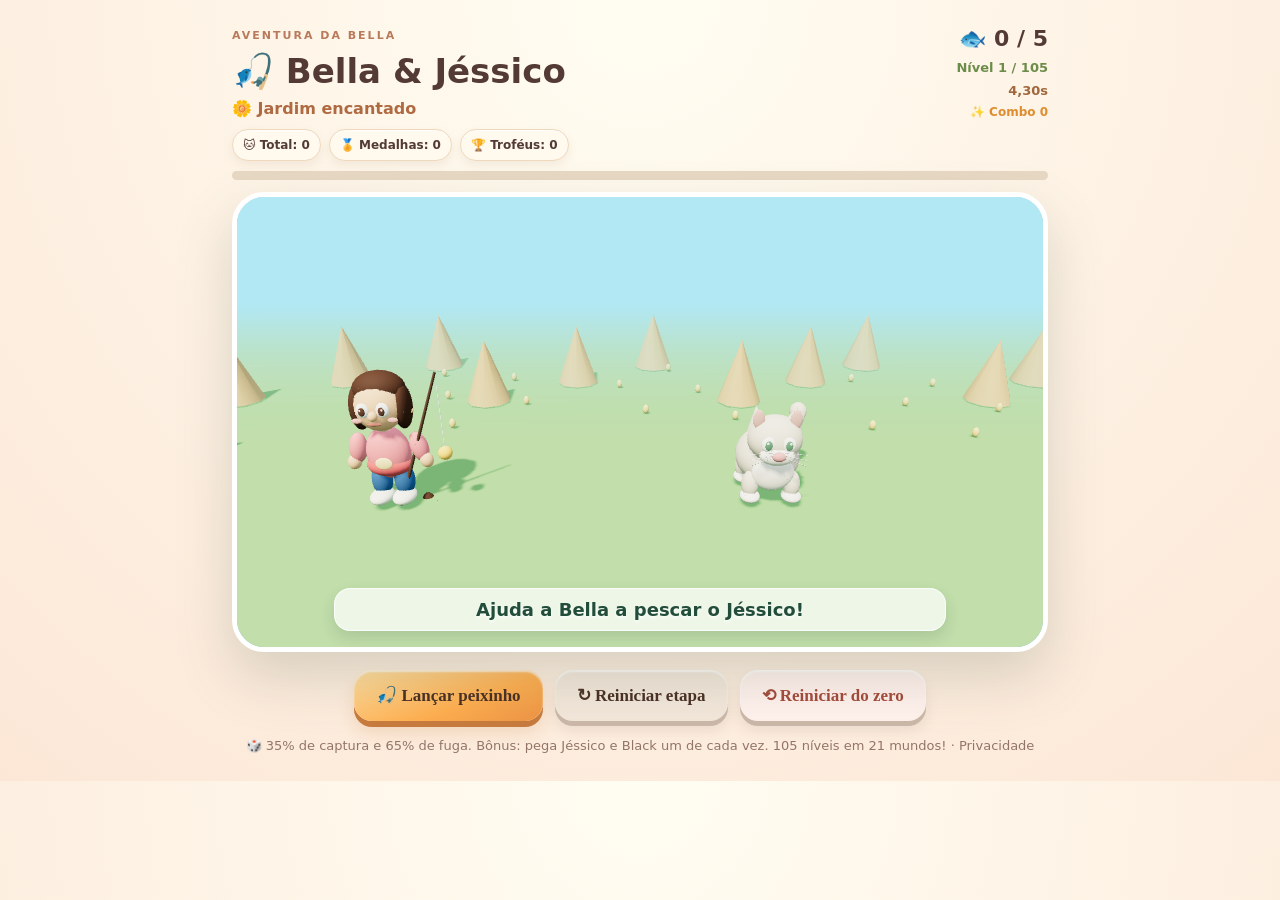
==== index.html @ 17e057c3 "Publica Pescando com a Bella" ====
<!doctype html>
<html lang="pt-BR">
<head><meta charset="UTF-8"/><meta name="viewport" content="width=device-width,initial-scale=1.0"/><meta name="theme-color" content="#fff3df"/><meta name="description" content="Uma aventura 3D com Bella, Jéssico, Black e as calopsitas."><link rel="icon" href="./favicon.svg" type="image/svg+xml"><title>Pescando com a Bella</title>  <script type="module" crossorigin src="./index-B7GgNwq3.js"></script>
  <link rel="stylesheet" crossorigin href="./index-BqiIAz38.css">
</head>
<body><main>
<header><div><span class="eyebrow">AVENTURA DA BELLA</span><h1>🎣 Bella & Jéssico</h1><div id="world">🌼 Jardim encantado</div></div><div class="scoreboard"><span id="score">🐟 0 / 5</span><span id="level">Nível 1 / 105</span><span id="seconds">3,00s</span><span id="streak">✨ Combo 0</span></div></header>
<div class="awards"><span id="lifetime">🐱 Total: 0</span><span id="medals">🏅 Medalhas: 0</span><span id="trophies">🏆 Troféus: 0</span></div><div class="progress"><div id="progressfill"></div></div>
<section id="scene" class="garden"><div id="decor-back"></div><div class="sun">☀️</div><div class="cloud">☁️</div><div class="cloud second">☁️</div><div id="decor-front"></div><div id="boat" hidden>⛵</div><div id="bella"><span class="character">👧🏻</span><small>Bella</small></div><div id="rod">🎣</div><div id="fish">🐟</div><div id="cat" role="button" tabindex="0" aria-label="Capturar Jéssico"><span class="character">🐈</span><small>Jéssico</small></div><div id="black" class="bonus-target" role="button" tabindex="0" aria-label="Capturar Black" hidden><span>🐕‍🦺</span><small>Black</small></div><div id="bird1" class="bonus-target bird bird-one" role="button" tabindex="0" aria-label="Capturar primeira calopsita" hidden><span>🦜</span></div><div id="bird2" class="bonus-target bird bird-two" role="button" tabindex="0" aria-label="Capturar segunda calopsita" hidden><span>🦜</span></div><div id="particles"></div><div id="message">Ajuda a Bella a pescar o Jéssico!</div><div id="timebar"><div id="timefill"></div></div>
<div id="win" hidden><div class="winicon" id="winicon">🏆</div><h2 id="wintitle">Etapa concluída!</h2><p id="wintext"></p><button id="again">Próxima etapa ➜</button></div>
</section>
<footer><button id="cast">🎣 Lançar peixinho</button><button id="reset">↻ Reiniciar etapa</button><button id="resetall">⟲ Reiniciar do zero</button><p>🎲 35% de captura e 65% de fuga. Bônus: pega Jéssico e Black um de cada vez. 105 níveis em 21 mundos! · <a href="./privacidade.html">Privacidade</a></p></footer>
</main></body></html>
---- index-BqiIAz38.css ----
*,:before,:after{--tw-border-spacing-x:0;--tw-border-spacing-y:0;--tw-translate-x:0;--tw-translate-y:0;--tw-rotate:0;--tw-skew-x:0;--tw-skew-y:0;--tw-scale-x:1;--tw-scale-y:1;--tw-pan-x: ;--tw-pan-y: ;--tw-pinch-zoom: ;--tw-scroll-snap-strictness:proximity;--tw-gradient-from-position: ;--tw-gradient-via-position: ;--tw-gradient-to-position: ;--tw-ordinal: ;--tw-slashed-zero: ;--tw-numeric-figure: ;--tw-numeric-spacing: ;--tw-numeric-fraction: ;--tw-ring-inset: ;--tw-ring-offset-width:0px;--tw-ring-offset-color:#fff;--tw-ring-color:#3b82f680;--tw-ring-offset-shadow:0 0 #0000;--tw-ring-shadow:0 0 #0000;--tw-shadow:0 0 #0000;--tw-shadow-colored:0 0 #0000;--tw-blur: ;--tw-brightness: ;--tw-contrast: ;--tw-grayscale: ;--tw-hue-rotate: ;--tw-invert: ;--tw-saturate: ;--tw-sepia: ;--tw-drop-shadow: ;--tw-backdrop-blur: ;--tw-backdrop-brightness: ;--tw-backdrop-contrast: ;--tw-backdrop-grayscale: ;--tw-backdrop-hue-rotate: ;--tw-backdrop-invert: ;--tw-backdrop-opacity: ;--tw-backdrop-saturate: ;--tw-backdrop-sepia: ;--tw-contain-size: ;--tw-contain-layout: ;--tw-contain-paint: ;--tw-contain-style: }::backdrop{--tw-border-spacing-x:0;--tw-border-spacing-y:0;--tw-translate-x:0;--tw-translate-y:0;--tw-rotate:0;--tw-skew-x:0;--tw-skew-y:0;--tw-scale-x:1;--tw-scale-y:1;--tw-pan-x: ;--tw-pan-y: ;--tw-pinch-zoom: ;--tw-scroll-snap-strictness:proximity;--tw-gradient-from-position: ;--tw-gradient-via-position: ;--tw-gradient-to-position: ;--tw-ordinal: ;--tw-slashed-zero: ;--tw-numeric-figure: ;--tw-numeric-spacing: ;--tw-numeric-fraction: ;--tw-ring-inset: ;--tw-ring-offset-width:0px;--tw-ring-offset-color:#fff;--tw-ring-color:#3b82f680;--tw-ring-offset-shadow:0 0 #0000;--tw-ring-shadow:0 0 #0000;--tw-shadow:0 0 #0000;--tw-shadow-colored:0 0 #0000;--tw-blur: ;--tw-brightness: ;--tw-contrast: ;--tw-grayscale: ;--tw-hue-rotate: ;--tw-invert: ;--tw-saturate: ;--tw-sepia: ;--tw-drop-shadow: ;--tw-backdrop-blur: ;--tw-backdrop-brightness: ;--tw-backdrop-contrast: ;--tw-backdrop-grayscale: ;--tw-backdrop-hue-rotate: ;--tw-backdrop-invert: ;--tw-backdrop-opacity: ;--tw-backdrop-saturate: ;--tw-backdrop-sepia: ;--tw-contain-size: ;--tw-contain-layout: ;--tw-contain-paint: ;--tw-contain-style: }*,:before,:after{box-sizing:border-box;border:0 solid #e5e7eb}:before,:after{--tw-content:""}html,:host{-webkit-text-size-adjust:100%;-moz-tab-size:4;tab-size:4;font-feature-settings:normal;font-variation-settings:normal;-webkit-tap-highlight-color:transparent;font-family:ui-sans-serif,system-ui,-apple-system,BlinkMacSystemFont,Segoe UI,Roboto,Noto Sans,Ubuntu,Cantarell,Helvetica Neue,sans-serif,Apple Color Emoji,Segoe UI Emoji,Segoe UI Symbol,Noto Color Emoji;line-height:1.5}body{line-height:inherit;margin:0}hr{height:0;color:inherit;border-top-width:1px}abbr:where([title]){-webkit-text-decoration:underline dotted;text-decoration:underline dotted}h1,h2,h3,h4,h5,h6{font-size:inherit;font-weight:inherit}a{color:inherit;-webkit-text-decoration:inherit;text-decoration:inherit}b,strong{font-weight:bolder}code,kbd,samp,pre{font-feature-settings:normal;font-variation-settings:normal;font-family:ui-monospace,SFMono-Regular,Menlo,Monaco,Consolas,Liberation Mono,Courier New,monospace;font-size:1em}small{font-size:80%}sub,sup{vertical-align:baseline;font-size:75%;line-height:0;position:relative}sub{bottom:-.25em}sup{top:-.5em}table{text-indent:0;border-color:inherit;border-collapse:collapse}button,input,optgroup,select,textarea{font-feature-settings:inherit;font-variation-settings:inherit;font-family:inherit;font-size:100%;font-weight:inherit;line-height:inherit;letter-spacing:inherit;color:inherit;margin:0;padding:0}button,select{text-transform:none}button{-webkit-appearance:button;background-color:#0000;background-image:none}input:where([type=button]){-webkit-appearance:button;background-color:#0000;background-image:none}input:where([type=reset]){-webkit-appearance:button;background-color:#0000;background-image:none}input:where([type=submit]){-webkit-appearance:button;background-color:#0000;background-image:none}:-moz-focusring{outline:auto}:-moz-ui-invalid{box-shadow:none}progress{vertical-align:baseline}::-webkit-inner-spin-button{height:auto}::-webkit-outer-spin-button{height:auto}[type=search]{-webkit-appearance:textfield;outline-offset:-2px}::-webkit-search-decoration{-webkit-appearance:none}::-webkit-file-upload-button{-webkit-appearance:button;font:inherit}summary{display:list-item}blockquote,dl,dd,h1,h2,h3,h4,h5,h6,hr,figure,p,pre{margin:0}fieldset{margin:0;padding:0}legend{padding:0}ol,ul,menu{margin:0;padding:0;list-style:none}dialog{padding:0}textarea{resize:vertical}input::-moz-placeholder{opacity:1;color:#9ca3af}textarea::-moz-placeholder{opacity:1;color:#9ca3af}input::placeholder,textarea::placeholder{opacity:1;color:#9ca3af}button,[role=button]{cursor:pointer}:disabled{cursor:default}img,svg,video,canvas,audio,iframe,embed,object{vertical-align:middle;display:block}img,video{max-width:100%;height:auto}[hidden]:where(:not([hidden=until-found])){display:none}.container{width:100%}@media (min-width:640px){.container{max-width:640px}}@media (min-width:768px){.container{max-width:768px}}@media (min-width:1024px){.container{max-width:1024px}}@media (min-width:1280px){.container{max-width:1280px}}@media (min-width:1536px){.container{max-width:1536px}}.visible{visibility:visible}.hidden{display:none}.resize{resize:both}.shadow{--tw-shadow:0 1px 3px 0 #0000001a, 0 1px 2px -1px #0000001a;--tw-shadow-colored:0 1px 3px 0 var(--tw-shadow-color), 0 1px 2px -1px var(--tw-shadow-color);box-shadow:var(--tw-ring-offset-shadow,0 0 #0000), var(--tw-ring-shadow,0 0 #0000), var(--tw-shadow)}*{box-sizing:border-box}body{color:#533a34;background:radial-gradient(circle at top,#fffdf2,#fce7d6);margin:0;font-family:system-ui,-apple-system,BlinkMacSystemFont,Segoe UI,Roboto,Noto Sans,Ubuntu,Cantarell,Helvetica Neue,sans-serif}main{max-width:840px;margin:10px auto;padding:12px}header{justify-content:space-between;align-items:center;gap:12px;margin-bottom:8px;display:flex}.eyebrow{letter-spacing:2px;color:#b97a5c;font-size:11px;font-weight:900}h1{margin:0;font-size:max(23px,min(5vw,34px));font-weight:900}#world{color:#b06a42;font-weight:900}.scoreboard{text-align:right;gap:3px;font-weight:900;display:grid}#score{font-size:22px}#streak{color:#df8d2e;font-size:12px}#level{color:#6c8c4a;font-size:13px}#seconds{color:#a2683d;font-size:13px}.progress{background:#e7d8c4;border-radius:30px;height:9px;margin-bottom:12px;overflow:hidden}#progressfill{background:#f4a652;width:0;height:100%;transition:width .3s}#scene{isolation:isolate;border:5px solid #fff;border-radius:32px;height:min(63vh,490px);min-height:375px;transition:background 1s;position:relative;overflow:hidden;box-shadow:0 15px 40px #9d74533d}#scene.garden{background:linear-gradient(#a2dff4 0%,#e2f8ee 65%,#8ed180 65%,#5db66c)}#scene.snow{background:linear-gradient(#8bc9ee,#e8f8ff 66%,#d3eff9 66%,#f6fdff)}#scene.desert{background:linear-gradient(#86d5ed,#ffebbd 65%,#edc475 65%,#d99d55)}#scene.forest{background:linear-gradient(#397e7a,#a6d6a1 65%,#4d9a59 65%,#285c37)}#scene.beach{background:linear-gradient(#77d3ef,#dff9f9 60%,#49bcd2 60%,#f6dd9c 82%)}#scene.farm{background:linear-gradient(#a4d9ee,#e7f6df 65%,#93c876 65%,#6dab52)}#scene.ocean{background:linear-gradient(#8bcff2,#d1eff9 48%,#2aadd0 48%,#087caa)}#scene.highsea{background:linear-gradient(#536c9b,#a6c9e3 44%,#2a7eac 44%,#15486f)}.sun{font-size:55px;animation:25s linear infinite sunspin;position:absolute;top:9%;right:12%}.cloud{font-size:55px;animation:12s ease-in-out infinite alternate drift;position:absolute;top:8%;left:14%}.second{font-size:40px;animation-duration:16s;top:23%;left:68%}#decor-back,#decor-front{pointer-events:none;position:absolute;top:0;bottom:0;left:0;right:0}#decor-back{opacity:.85;font-size:max(30px,min(7vw,62px))}#decor-front{z-index:1;font-size:max(23px,min(5vw,40px))}.decoration{animation:3s ease-in-out infinite bob;position:absolute}#bella{z-index:3;font-size:max(75px,min(17vw,125px));animation:2.4s ease-in-out infinite bob;position:absolute;bottom:20%;left:7%}.character{filter:drop-shadow(0 8px 3px #4c82464d);display:block}small{text-align:center;background:#ffffffd9;border-radius:20px;padding:2px 8px;font-size:15px;font-weight:900;display:block}#rod{z-index:3;transform-origin:0 100%;font-size:58px;position:absolute;top:25%;left:32%;transform:rotate(-20deg)}#rod.cast{animation:.5s ease-out rodcast}#cat{cursor:pointer;touch-action:manipulation;-webkit-user-select:none;user-select:none;z-index:5;will-change:left;font-size:max(75px,min(15vw,115px));transition:left .48s,bottom .4s ease-in-out;position:absolute;bottom:20%;left:77%}#cat.caught .character{animation:.45s ease-out catcaught}#fish{z-index:4;pointer-events:none;filter:drop-shadow(0 4px 4px #527c8a44);font-size:50px;animation:1.8s ease-in-out infinite fishfloat;position:absolute;top:32%;left:51%}#fish.cast{animation:.55s ease-out fishcast}#message{text-align:center;color:#234d3b;text-shadow:0 2px 3px #ffffffbd;z-index:6;font-size:max(15px,min(3vw,21px));font-weight:900;position:absolute;bottom:7%;left:5%;right:5%}#timebar{opacity:0;z-index:6;background:#fff9;border-radius:20px;width:60%;height:8px;position:absolute;bottom:2%;left:20%;overflow:hidden}#timebar.active{opacity:1}#timefill{transform-origin:0;background:#ffb75b;width:100%;height:100%}#timebar.active #timefill{animation:countdown var(--duration,3s) linear forwards}#particles{pointer-events:none;z-index:8;position:absolute;top:0;bottom:0;left:0;right:0}.particle{font-size:25px;animation:.85s ease-out forwards pop;position:absolute}#boat{z-index:2;font-size:max(100px,min(25vw,180px));animation:2s ease-in-out infinite boatfloat;position:absolute;bottom:15%;left:2%}#scene.boating #rod{top:20%}footer{flex-wrap:wrap;justify-content:center;gap:12px;margin-top:18px;display:flex}button{color:#4a3025;cursor:pointer;background:#ffb45f;border:0;border-radius:18px;padding:15px 22px;font:900 17px Nunito;box-shadow:0 5px #cf8647}button:active{transform:translateY(4px)}#reset{background:#f2e7da;box-shadow:0 5px #c9b7a3}#resetall{color:#a44b3b;background:#fff1ec;box-shadow:0 5px #e7b6a9}footer p{text-align:center;color:#937568;width:100%;margin:3px;font-size:13px}#win{z-index:10;text-align:center;background:#fff7e8f2;flex-direction:column;justify-content:center;align-items:center;animation:.3s appear;display:flex;position:absolute;top:0;bottom:0;left:0;right:0}#win[hidden]{display:none}#win .winicon{font-size:76px;animation:1s infinite bob}#win h2{margin:0;font-size:max(27px,min(6vw,40px))}#win p{margin:8px 20px 22px;font-weight:800}@keyframes sunspin{to{transform:rotate(360deg)}}@keyframes drift{to{transform:translate(55px)}}@keyframes bob{50%{transform:translateY(-8px)}}@keyframes boatfloat{50%{transform:translateY(-13px)rotate(3deg)}}@keyframes catidle{50%{transform:rotate(5deg)translateY(-5px)}}@keyframes catjump{to{transform:translate(-22px,-65px)rotate(-15deg)scale(1.12)}}@keyframes catcaught{50%{transform:scale(1.3)rotate(20deg)}}@keyframes fishfloat{50%{transform:translateY(10px)rotate(8deg)}}@keyframes fishcast{0%{transform:translate(-130px,-100px)scale(.5)}to{transform:translate(0)}}@keyframes rodcast{50%{transform:rotate(35deg)}}@keyframes countdown{to{transform:scaleX(0)}}@keyframes pop{to{transform:translate(var(--dx),var(--dy)) rotate(45deg) scale(.4);opacity:0}}@keyframes appear{0%{opacity:0;transform:scale(.94)}to{opacity:1;transform:scale(1)}}@media (max-width:480px){main{margin:0;padding:10px}#scene{min-height:420px}#bella{left:2%}#cat{font-size:76px}#rod{left:27%}#fish{left:48%}button{padding:13px 16px;font-size:15px}#scene.boating #bella{left:9%}}@media (prefers-reduced-motion:reduce){.cloud,.sun,.decoration,#bella,#boat,#fish,#cat .character{animation:none}}.awards{flex-wrap:wrap;gap:8px;margin:0 0 10px;font-size:12px;font-weight:900;display:flex}.awards span{background:#fff9ee;border:1px solid #efd9bc;border-radius:30px;padding:6px 10px}.bonus-target{z-index:5;cursor:pointer;touch-action:manipulation;-webkit-user-select:none;user-select:none;filter:drop-shadow(0 6px 4px #3335);font-size:max(52px,min(11vw,84px));transition:left .5s,top .5s ease-in-out;position:absolute}.bonus-target[hidden]{display:none}#black{bottom:23%;left:60%}.bird{font-size:max(40px,min(8vw,62px));top:20%}.bird-one{left:65%}.bird-two{left:35%}.bird:not([hidden]) span{animation:1.2s ease-in-out infinite alternate birdflight;display:block}.bird-two:not([hidden]) span{animation-delay:.5s}#cat[hidden]{display:none}#cat,#black,#bird1,#bird2{touch-action:manipulation}#cat{min-width:64px;min-height:72px}#black{min-width:60px;min-height:70px}#win p{white-space:pre-line;max-width:480px;line-height:1.6}@keyframes birdflight{to{transform:translate(24px,-28px)rotate(16deg)}}#scene.escape-effect #cat .character,#scene.escape-effect #black span{animation:.55s ease-out escape-dash}@keyframes escape-dash{0%{transform:translate(0)rotate(0)}45%{transform:translate(26px)rotate(15deg)}to{opacity:.25;transform:translate(110px)rotate(-18deg)}}#scene.volcano{background:linear-gradient(#7b617b,#e6a06c 63%,#b6513c 63%,#743c3c)}#scene.city{background:linear-gradient(#6776b2,#e1a4c6 64%,#7c8395 64%,#4b516a)}#scene.castle{background:linear-gradient(#a6c7f2,#e9e0fa 65%,#a8c48b 65%,#5b9a64)}#scene.jungle{background:linear-gradient(#3b8e77,#91d8a1 65%,#4a9851 65%,#246b42)}#scene.candy{background:linear-gradient(#f3b6e0,#ffe5f2 65%,#e5b6db 65%,#cb8bc4)}#scene.space{background:linear-gradient(#181c53,#454080 70%,#695a98 70%,#34315e)}#scene.undersea{background:linear-gradient(#4a9fc2,#71c9d5 60%,#2b8ea9 60%,#155c83)}#scene.pirate{background:linear-gradient(#87c9ef,#e8e0bb 60%,#49b3c6 60%,#226f9c)}#scene.dino{background:linear-gradient(#a8d9c5,#d8e6a0 65%,#8eb96e 65%,#557c47)}#scene.stars{background:linear-gradient(#171b49,#353b78 65%,#535b96 65%,#252c5d)}#scene.tokyo{background:linear-gradient(#93c6e7,#f8c8da 64%,#93a3b8 64%,#626b89)}#scene.rio{background:linear-gradient(#8bd7f0,#e5f9ee 60%,#56bfc8 60%,#e7d29b 84%)}#scene.novatrento{background:linear-gradient(#9acde8,#eaf5d9 62%,#9ecb86 62%,#5f9b5b)}#scene{height:max(320px,min(55dvh,460px));min-height:320px}#cat,#black{min-width:58px;min-height:65px;font-size:max(54px,min(10vw,82px));bottom:23%}#bella{font-size:max(65px,min(13vw,100px));bottom:24%;left:3%}#rod{font-size:46px;top:24%;left:25%}#fish{font-size:38px}#message{font-size:max(13px,min(2.8vw,18px));bottom:7%}#cat,#black{transition:left .3s linear,top .3s}#cat .character{animation:1.1s ease-in-out infinite catidle}#cat.jump .character{animation:.38s ease-in-out infinite alternate catjump}#scene.boating #bella{font-size:max(58px,min(11vw,85px));bottom:35%;left:7%}#scene.boating #cat,#scene.boating #black{bottom:25%}#boat{font-size:max(80px,min(19vw,135px))}#cat[hidden],#black[hidden],#bird1[hidden],#bird2[hidden],#boat[hidden]{display:none!important}@media (max-width:480px){main{padding:7px}header{gap:5px}h1{font-size:22px}.eyebrow{font-size:9px}#world{font-size:12px}.scoreboard{gap:1px}#score{font-size:17px}.awards{gap:4px;margin-bottom:6px}.awards span{padding:4px 7px;font-size:10px}#scene{border-width:3px;height:max(320px,min(52dvh,420px));min-height:320px}#bella{font-size:62px;bottom:24%;left:1%}#cat,#black{min-width:54px;min-height:65px;font-size:56px}#rod{font-size:37px;left:21%}#fish{font-size:34px;left:45%}footer{gap:8px;margin-top:10px}footer button{padding:10px 12px;font-size:13px}footer p{font-size:11px}#scene.boating #bella{font-size:54px;left:4%}}#scene.has-webgl{perspective:none;transform-style:flat;background:#8ecce4!important}#scene.has-webgl .world3d{z-index:3;touch-action:manipulation;cursor:crosshair;width:100%;height:100%;display:block;position:absolute;top:0;bottom:0;left:0;right:0}#scene.has-webgl #decor-back,#scene.has-webgl #decor-front,#scene.has-webgl .sun,#scene.has-webgl .cloud,#scene.has-webgl #boat,#scene.has-webgl #bella,#scene.has-webgl #rod,#scene.has-webgl #fish,#scene.has-webgl #cat,#scene.has-webgl #black,#scene.has-webgl #bird1,#scene.has-webgl #bird2{opacity:0;pointer-events:none}#scene.has-webgl #message{z-index:7}#scene.has-webgl #timebar{z-index:8}#scene.has-webgl #particles{z-index:9}#scene.has-webgl #win{z-index:11}#scene{perspective:850px;transform-style:preserve-3d;box-shadow:0 25px 55px #4e5c4a35,inset 0 3px 18px #fff8}#scene:before{content:"";pointer-events:none;z-index:0;mix-blend-mode:soft-light;background:radial-gradient(at 48% 18%,#ffffff80,#0000 65%),linear-gradient(110deg,#ffffff25,#0000 48%,#00000014);position:absolute;top:0;bottom:0;left:0;right:0}#scene:after{content:"";pointer-events:none;z-index:0;background:radial-gradient(#ffffff40,#183d2215 65%,#0000 72%);border-radius:50% 50% 0 0;height:43%;position:absolute;bottom:-20%;left:-10%;right:-10%;transform:rotateX(65deg)translateZ(3px)}#decor-back{transform:translate3d(var(--parallax-back,0px),0,-90px) scale(1.12);filter:blur(.6px)saturate(.9)}#decor-front{transform:translate3d(var(--parallax-front,0px),0,35px);filter:drop-shadow(0 12px 7px #193a2a50)}.decoration{text-shadow:0 6px 1px #fff2,0 14px 12px #243e3e55;transform-style:preserve-3d}.sun{filter:drop-shadow(0 0 24px #ffed9b);transform:translateZ(-60px)}.cloud{filter:drop-shadow(0 9px 7px #3c8eaa22)}#bella{transform-style:preserve-3d;filter:drop-shadow(0 16px 9px #28492d70)}#bella .character{text-shadow:2px 6px 1px #fff6;transform:rotateY(-9deg)translateZ(15px)}#cat,#black,.bird{transform-style:preserve-3d;filter:drop-shadow(0 13px 8px #233d3866)}#cat .character,#black>span,.bird>span{transform-style:preserve-3d;text-shadow:1px 4px 1px #ffffff60}#cat:after,#black:after{content:"";filter:blur(7px);z-index:-1;pointer-events:none;background:#183c2d50;border-radius:50%;height:13px;display:block;position:absolute;bottom:11%;left:12%;right:12%}#fish{filter:drop-shadow(0 10px 6px #214b6c60)saturate(1.3)}#rod{filter:drop-shadow(0 7px 3px #273a3060)}#boat{filter:drop-shadow(0 15px 8px #064c6477)}#message{-webkit-backdrop-filter:blur(5px);backdrop-filter:blur(5px);background:#ffffffb8;border:1px solid #ffffffc9;border-radius:16px;padding:7px 9px;bottom:5%;left:12%;right:12%;box-shadow:0 7px 15px #213f2a24}#timebar{z-index:7;bottom:1.5%}#win{-webkit-backdrop-filter:blur(14px);backdrop-filter:blur(14px)}#win .winicon{filter:drop-shadow(0 12px 8px #b67b4166)}#cast{background:linear-gradient(160deg,#ffe1a4,#ffaf50 62%,#ec9345);box-shadow:inset 0 2px 2px #ffffffb9,0 6px #c87b3e,0 12px 18px #c87b3e33}#reset,#resetall{box-shadow:inset 0 2px 2px #fffc,0 5px #cbb8a8,0 9px 13px #705f5520}.awards span{box-shadow:inset 0 1px 2px #fff,0 4px 10px #87634217}@media (max-width:480px){#message{padding:6px 7px;font-size:12px;left:5%;right:5%}#scene{perspective:600px}#decor-back{filter:none}}@media (prefers-reduced-motion:reduce){#decor-back,#decor-front{transform:none!important}}#scene.has-webgl #message{pointer-events:none;bottom:3.5%}#scene.has-webgl #timebar{pointer-events:none}@media (max-width:480px){#scene{height:max(242px,min(50svh,398px));min-height:242px}#scene.has-webgl{perspective:none}}#scene:not(.has-webgl) .world3d{display:none}@media (prefers-reduced-motion:reduce){#cat,#black,.bird{transition:none}#cat .character{animation:none}}
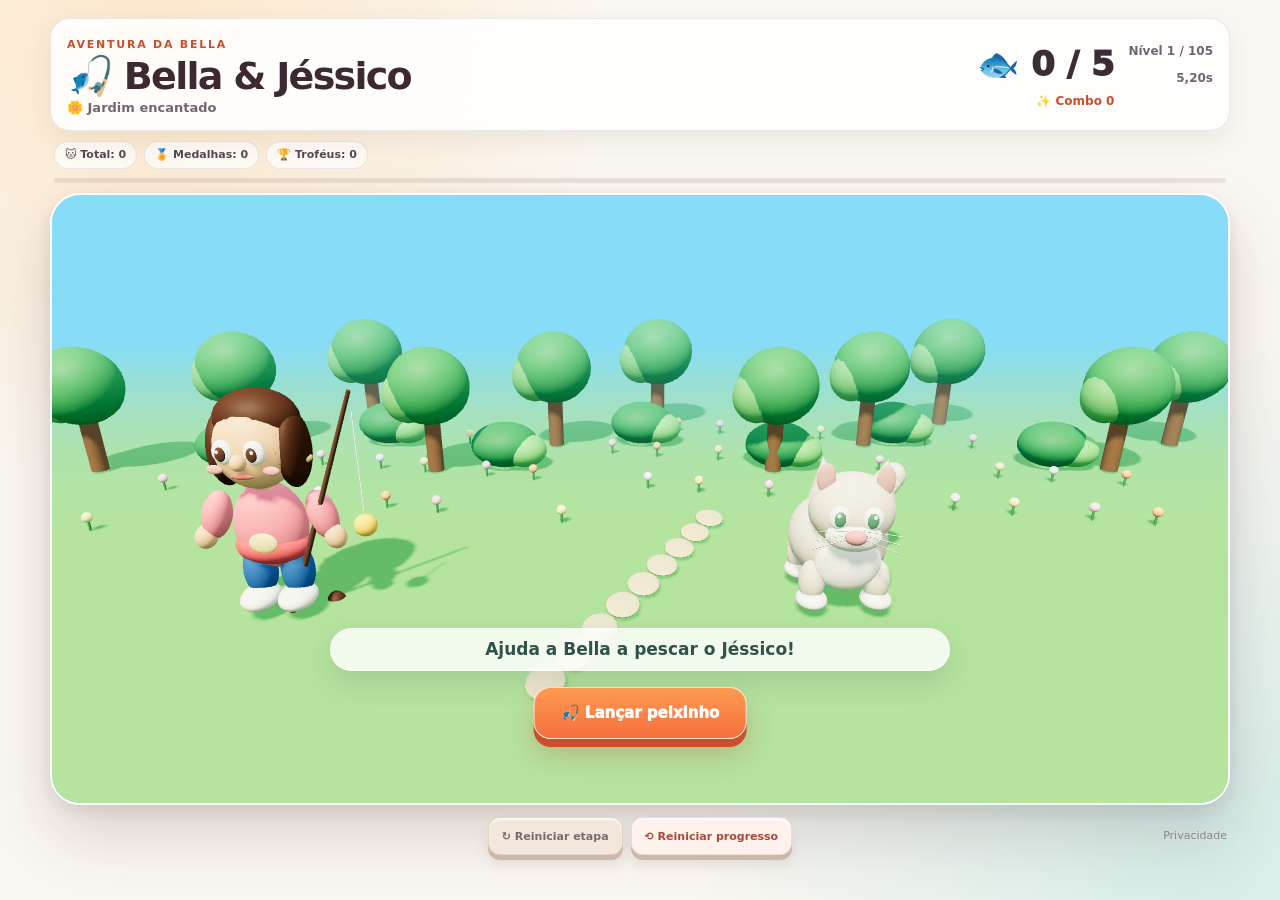
==== commit 4f6c8a23: "Melhora visual e fluidez da pescaria" ====
--- a/index.html
+++ b/index.html
@@ -1,13 +1,15 @@
 <!doctype html>
 <html lang="pt-BR">
-<head><meta charset="UTF-8"/><meta name="viewport" content="width=device-width,initial-scale=1.0"/><meta name="theme-color" content="#fff3df"/><meta name="description" content="Uma aventura 3D com Bella, Jéssico, Black e as calopsitas."><link rel="icon" href="./favicon.svg" type="image/svg+xml"><title>Pescando com a Bella</title>  <script type="module" crossorigin src="./index-B7GgNwq3.js"></script>
-  <link rel="stylesheet" crossorigin href="./index-BqiIAz38.css">
+<head>
+  <meta charset="UTF-8"/><meta name="viewport" content="width=device-width,initial-scale=1.0"/>
+  <meta name="theme-color" content="#fbf7f1"/><meta name="description" content="Uma aventura 3D com Bella, Jéssico, Black e as calopsitas."/>
+  <link rel="icon" href="./favicon.svg" type="image/svg+xml"/><title>Pescando com a Bella</title>
+  <script type="module" crossorigin src="./index-B7GgNwq3.js"></script>
+  <link rel="stylesheet" crossorigin href="./index-BqiIAz38.css"/><link rel="stylesheet" href="./premium-pass.css"/>
 </head>
 <body><main>
-<header><div><span class="eyebrow">AVENTURA DA BELLA</span><h1>🎣 Bella & Jéssico</h1><div id="world">🌼 Jardim encantado</div></div><div class="scoreboard"><span id="score">🐟 0 / 5</span><span id="level">Nível 1 / 105</span><span id="seconds">3,00s</span><span id="streak">✨ Combo 0</span></div></header>
+<header><div><span class="eyebrow">AVENTURA DA BELLA</span><h1>🎣 Bella &amp; Jéssico</h1><div id="world">🌼 Jardim encantado</div></div><div class="scoreboard"><span id="score">🐟 0 / 5</span><span id="level">Nível 1 / 105</span><span id="seconds">5,20s</span><span id="streak">✨ Combo 0</span></div></header>
 <div class="awards"><span id="lifetime">🐱 Total: 0</span><span id="medals">🏅 Medalhas: 0</span><span id="trophies">🏆 Troféus: 0</span></div><div class="progress"><div id="progressfill"></div></div>
-<section id="scene" class="garden"><div id="decor-back"></div><div class="sun">☀️</div><div class="cloud">☁️</div><div class="cloud second">☁️</div><div id="decor-front"></div><div id="boat" hidden>⛵</div><div id="bella"><span class="character">👧🏻</span><small>Bella</small></div><div id="rod">🎣</div><div id="fish">🐟</div><div id="cat" role="button" tabindex="0" aria-label="Capturar Jéssico"><span class="character">🐈</span><small>Jéssico</small></div><div id="black" class="bonus-target" role="button" tabindex="0" aria-label="Capturar Black" hidden><span>🐕‍🦺</span><small>Black</small></div><div id="bird1" class="bonus-target bird bird-one" role="button" tabindex="0" aria-label="Capturar primeira calopsita" hidden><span>🦜</span></div><div id="bird2" class="bonus-target bird bird-two" role="button" tabindex="0" aria-label="Capturar segunda calopsita" hidden><span>🦜</span></div><div id="particles"></div><div id="message">Ajuda a Bella a pescar o Jéssico!</div><div id="timebar"><div id="timefill"></div></div>
-<div id="win" hidden><div class="winicon" id="winicon">🏆</div><h2 id="wintitle">Etapa concluída!</h2><p id="wintext"></p><button id="again">Próxima etapa ➜</button></div>
-</section>
-<footer><button id="cast">🎣 Lançar peixinho</button><button id="reset">↻ Reiniciar etapa</button><button id="resetall">⟲ Reiniciar do zero</button><p>🎲 35% de captura e 65% de fuga. Bônus: pega Jéssico e Black um de cada vez. 105 níveis em 21 mundos! · <a href="./privacidade.html">Privacidade</a></p></footer>
+<section id="scene" class="garden"><div id="decor-back"></div><div class="sun">☀️</div><div class="cloud">☁️</div><div class="cloud second">☁️</div><div id="decor-front"></div><div id="boat" hidden>⛵</div><div id="bella"><span class="character">👧🏻</span><small>Bella</small></div><div id="rod">🎣</div><div id="fish">🐟</div><div id="cat" role="button" tabindex="0" aria-label="Capturar Jéssico"><span class="character">🐱</span><small>Jéssico</small></div><div id="black" class="bonus-target" role="button" tabindex="0" aria-label="Capturar Black" hidden><span>🐈‍⬛</span><small>Black</small></div><div id="bird1" class="bonus-target bird bird-one" role="button" tabindex="0" aria-label="Capturar primeira calopsita" hidden><span>🐦</span></div><div id="bird2" class="bonus-target bird bird-two" role="button" tabindex="0" aria-label="Capturar segunda calopsita" hidden><span>🐦</span></div><div id="particles"></div><button id="cast">🎣 Lançar peixinho</button><div id="message">Ajuda a Bella a pescar o Jéssico!</div><div id="timebar"><div id="timefill"></div></div><div id="win" hidden><div class="winicon" id="winicon">🏆</div><h2 id="wintitle">Etapa concluída!</h2><p id="wintext"></p><button id="again">Próxima etapa →</button></div></section>
+<footer><button id="reset">↻ Reiniciar etapa</button><button id="resetall">⟲ Reiniciar progresso</button><a class="privacy-link" href="./privacidade.html">Privacidade</a></footer>
 </main></body></html>
--- a/premium-pass.css
+++ b/premium-pass.css
@@ -0,0 +1,12 @@
+:root{color-scheme:light;--ink:#2f2632;--muted:#726573;--paper:rgba(255,255,255,.86);--line:rgba(93,73,84,.12);--brand:#ff7846;--brand-dark:#c94e2d;--focus:#246fa5}*{box-sizing:border-box}
+body{min-height:100dvh;color:var(--ink);background:radial-gradient(circle at 12% 5%,rgba(255,207,141,.38),transparent 28rem),radial-gradient(circle at 94% 94%,rgba(117,207,207,.28),transparent 32rem),#fbf7f1;font-family:Inter,ui-rounded,"Nunito Sans",system-ui,-apple-system,sans-serif}main{width:min(1180px,calc(100% - 32px));max-width:none;margin:0 auto;padding:18px 0 24px}
+header{display:grid;grid-template-columns:minmax(0,1fr) auto;align-items:center;gap:18px;margin:0 0 10px;padding:12px 16px;border:1px solid var(--line);border-radius:20px;background:var(--paper);box-shadow:0 10px 28px rgba(63,45,53,.08),inset 0 1px rgba(255,255,255,.95);backdrop-filter:blur(16px)}header h1{margin:2px 0 3px;color:#3c2931;font-family:inherit;font-size:clamp(24px,3vw,38px);line-height:1;letter-spacing:-.045em}.eyebrow{color:var(--brand-dark);font-size:11px;font-weight:900;letter-spacing:.16em}#world{color:var(--muted);font-size:13px;font-weight:800}
+.scoreboard{display:grid;grid-template-columns:repeat(2,auto);align-items:center;gap:2px 14px;min-width:210px;text-align:right;font-variant-numeric:tabular-nums}.scoreboard span{white-space:nowrap}#score{grid-row:1/span 2;align-self:center;color:#3b2c35;font-size:clamp(24px,3vw,34px);font-weight:950}#level,#seconds,#streak{color:var(--muted);font-size:12px;font-weight:850}#streak{color:var(--brand-dark)}
+.awards{display:flex;align-items:center;gap:7px;margin:0 0 9px;padding:0 4px}.awards span{padding:5px 10px;border:1px solid var(--line);border-radius:999px;background:rgba(255,255,255,.72);color:#574853;box-shadow:none;font-size:11px;font-weight:850}.progress{height:5px;margin:0 4px 10px;border-radius:99px;background:rgba(76,55,63,.1)}#progressfill{border-radius:inherit;background:linear-gradient(90deg,#ff9f50,#ff7048);box-shadow:0 0 14px rgba(255,113,69,.36)}
+#scene{width:100%;height:clamp(500px,68dvh,700px);min-height:500px;border:2px solid rgba(255,255,255,.96);border-radius:30px;background:#a9deea;box-shadow:0 30px 65px rgba(64,50,55,.18),0 6px 18px rgba(64,50,55,.1),inset 0 1px rgba(255,255,255,.8);overflow:hidden}#scene.has-webgl{background:#91d2e4!important}#scene.has-webgl .world3d{outline:0;filter:saturate(1.13) contrast(1.045)}#scene.has-webgl #decor-back,#scene.has-webgl #decor-front,#scene.has-webgl .sun,#scene.has-webgl .cloud,#scene.has-webgl #boat,#scene.has-webgl #bella,#scene.has-webgl #rod,#scene.has-webgl #fish,#scene.has-webgl #cat,#scene.has-webgl #black,#scene.has-webgl #bird1,#scene.has-webgl #bird2{visibility:hidden}
+#message{left:50%;right:auto;bottom:18px;width:min(620px,calc(100% - 40px));max-width:none;transform:translateX(-50%);padding:10px 16px;border:1px solid rgba(255,255,255,.82);border-radius:999px;background:rgba(255,255,255,.82);color:#31524a;box-shadow:0 12px 28px rgba(39,65,57,.14);backdrop-filter:blur(12px);font-size:clamp(13px,1.8vw,17px);line-height:1.25;text-shadow:none;transition:bottom .18s ease}
+#scene #cast{position:absolute;z-index:12;left:50%;bottom:64px;transform:translateX(-50%);min-width:210px;min-height:52px;padding:12px 26px;border:1px solid rgba(255,255,255,.75);border-radius:17px;background:linear-gradient(180deg,#ff9a51,#f56f3f);color:#fff;box-shadow:0 8px 0 #c94f2d,0 15px 28px rgba(171,65,36,.28);font-family:inherit;font-size:15px;font-weight:950;transition:transform .14s ease,opacity .16s ease,box-shadow .14s ease,filter .14s ease}#scene #cast:hover{filter:brightness(1.05);transform:translateX(-50%) translateY(-1px)}#scene #cast:active{transform:translateX(-50%) translateY(3px);box-shadow:0 4px 0 #c94f2d,0 9px 18px rgba(171,65,36,.22)}#scene:has(#timebar.active) #cast{opacity:0;pointer-events:none;transform:translateX(-50%) translateY(8px)}#scene:not(:has(#timebar.active)) #message{bottom:132px}#timebar{bottom:9px;width:min(420px,52%);height:4px;left:50%;transform:translateX(-50%);background:rgba(255,255,255,.54)}
+footer{position:relative;display:flex;justify-content:center;align-items:center;gap:8px;margin:12px 0 0}footer button{min-height:38px;padding:8px 13px;border:1px solid var(--line);border-radius:12px;background:rgba(255,255,255,.7);color:#786872;box-shadow:none;font-family:inherit;font-size:11px;font-weight:800;transition:transform .13s ease,background .13s ease}footer button:hover{background:#fff;transform:translateY(-1px)}.privacy-link{position:absolute;right:3px;color:#92858c;font-size:11px;text-decoration:none}.privacy-link:hover{text-decoration:underline}button:focus-visible,a:focus-visible,[role=button]:focus-visible{outline:3px solid var(--focus);outline-offset:3px}
+@media(max-width:760px){main{width:min(100% - 18px,1180px);padding-top:9px}header{padding:10px 12px;border-radius:17px}.scoreboard{min-width:165px;gap-inline:8px}#scene{height:clamp(410px,64dvh,590px);min-height:410px;border-radius:24px}.awards{overflow-x:auto;scrollbar-width:none}.awards::-webkit-scrollbar{display:none}.privacy-link{position:static;margin-left:auto}}
+@media(max-width:520px){header{grid-template-columns:1fr;gap:8px}.scoreboard{grid-template-columns:auto repeat(3,1fr);min-width:0;text-align:left}#score{grid-row:auto;font-size:22px}#level,#seconds,#streak{align-self:center;text-align:center}.awards span{padding:5px 8px;font-size:10px}#scene{height:58dvh;min-height:390px}#scene #cast{bottom:57px;width:calc(100% - 34px);min-width:0;min-height:50px}#message{bottom:14px;width:calc(100% - 22px);padding:9px 12px}#scene:not(:has(#timebar.active)) #message{bottom:119px}#timebar{bottom:6px;width:64%}footer{flex-wrap:wrap}.privacy-link{width:100%;margin:2px 0 0;text-align:center}}
+@media(prefers-reduced-motion:reduce){button,#scene,#progressfill{transition-duration:.01ms!important}}
